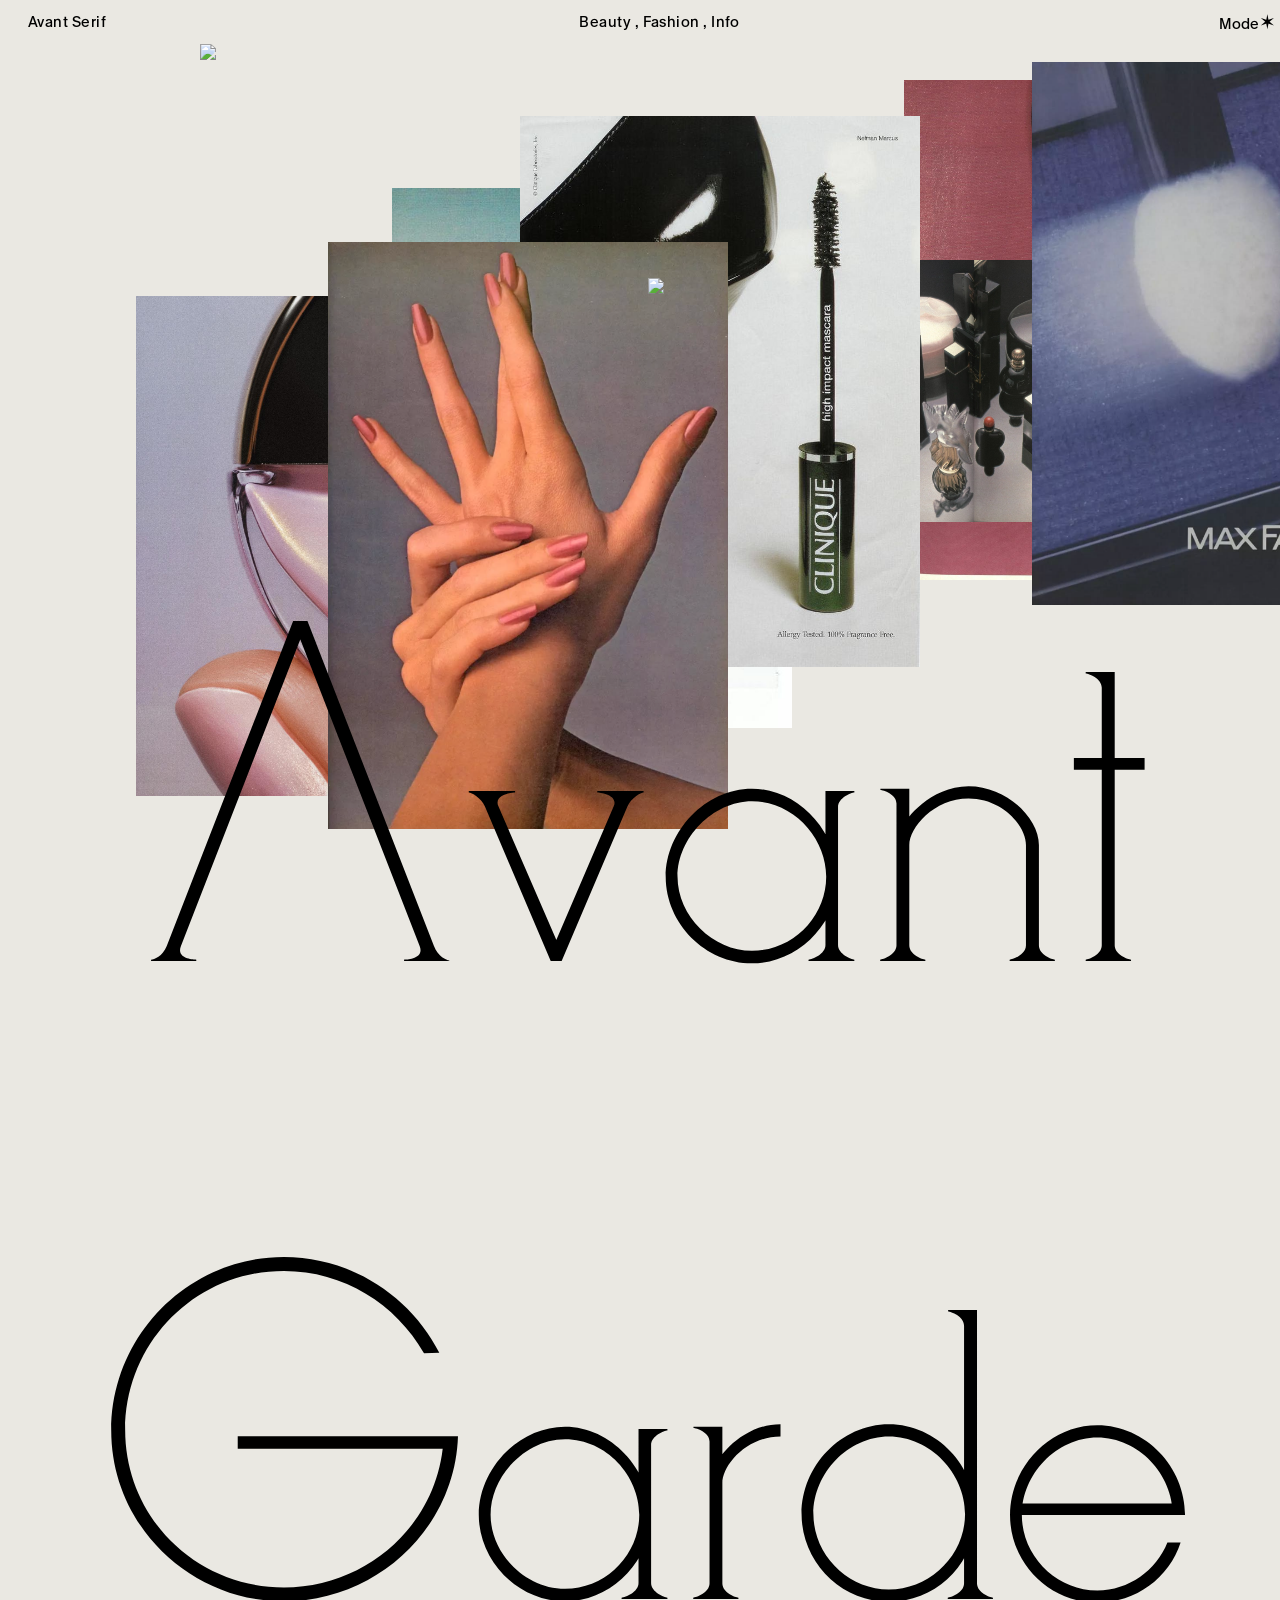
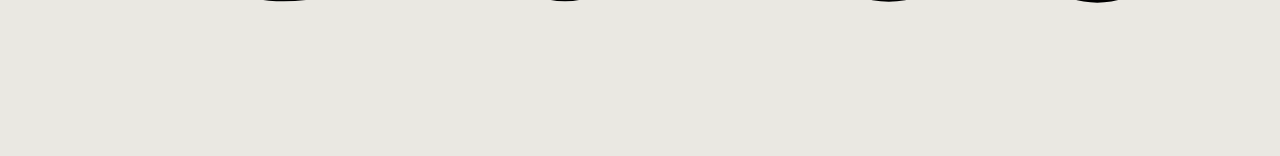
==== specimen/index.html @ 89e01b34 "Dec 17. 3:00 AM" ====
<!DOCTYPE html>
<html>
<head>
	<meta charset="utf-8">
	<meta name="viewport" content="width=device-width, initial-scale=1">
	<title>Yuha Cho</title>
	<script src="script.js"></script>
	<link rel="stylesheet" type="text/css" href="style.css">
	<script defer src="script.js"></script>
</head>
<body>
	<div>
		<nav class="navigation">
			<div class="text-effect">
				<a href="/">Avant Serif</a>
			</div>
			<div>
				<span class="text-effect"><a href="/beauty/index.html">Beauty</a></span>
				,
				<span class="text-effect"><a href="/">Fashion</a></span>
				,
				<span class="text-effect"><a href="/info/">Info</a></span>
			</div>
			<div class="text-effect">
				<button onclick="myFunction()" class="button-deco text-effect" id="mode-toggle">Mode<span style="font-size: 20px">✶</span></button>
				<script>
					function myFunction() {
					   var element = document.body;
					   element.classList.toggle("dark-mode");
					}
					</script>
					</div>
		</nav>
		 <div class="container">
			 <img src="img/1.jpg" class="floating-image"> 
			 <img src="img/2.jpg" class="floating-image">
			 <img src="img/3.jpg" class="floating-image">
			 <img src="img/4.jpg" class="floating-image">
			 <img src="img/5.jpg" class="floating-image">
			 <img src="img/6.jpg" class="floating-image">
			 <img src="img/7.jpg" class="floating-image">
			 <img src="img/8.jpg" class="floating-image">
			 <img src="img/9.jpg" class="floating-image">
			 </div>
		<div class="big">
			Avant Garde
		</div>
			</div>
	</div>
</body>
</html>
---- specimen/style.css ----
@font-face{
	font-family: 'AvantGardeSerif';
	src: url('AvantGardeSerif.woff2') format('woff2');
	font-weight: 400;
}

@font-face{
  font-family: 'KMR';
  src: url('KMRMelangeGrotesk-Book.woff') format('woff');
}

@font-face {
  font-family: 'ABCMarist';
  src: url('ABCMarist-Regular-Trial.woff') format(woff);
}

@font-face {
  font-family: 'ABCMart_Italic';
  src: url('ABCMarist-RegularItalic-Trial.woff') format(woff);
}

body{
	/* this is the outermost element on your page*/
  box-sizing: border-box; /* 모든 요소에서 보더와 패딩을 포함하여 크기를 계산 */
  width: 100%; /* 가로 크기를 브라우저에 맞게 조정 */
	overflow: hidden;
	line-height: 1.25;
	letter-spacing: .015em;
	word-spacing: .001em;
	background: #eae8e2;
	font-family: 'AvantGardeSerif';
	font-size: 30px;
	color: #6DDBE4;
}

/* Dark Mode 스타일 */
body.dark-mode {
  background-color: #211e1e;
  color: #cfcfcf;
}

body.dark-mode .button-deco {
  background-color: transparent;
  color: #cfcfcf;
}

body.dark-mode .navigation {
  color: #cfcfcf; /* 다크 모드 텍스트 색상 */
}

body.dark-mode .big {
  color: #cfcfcf;
}

.big{
  padding-top: 105px;
  text-align: center;
  position: relative;
	font-family: 'AvantGardeSerif';
	font-size: 510px;
	color: #000000;
  z-index: 200; /* 텍스트를 더 위에 위치 */
}

a {
  color: inherit; /* 부모 요소의 텍스트 색상 사용 */
  text-decoration: none; /* 밑줄 제거 */
}

.navigation{
  display: flex;
  justify-content: space-between;
  align-items: center;
  width: 98%;
  position: fixed;
  padding: 0 20px;
  font-family: 'KMR';
  font-size: 15px;
  color: #000000;
  z-index: 500; /* 텍스트를 더 위에 위치 */
}

.button-deco{ 
  cursor: pointer;
  background-color: transparent;
  border: none;
  font-family: 'KMR';
  font-size: 15px;
  color: #000;
}


.text-effect:hover{
  font-family: 'ABCMarist';
  font-size: 16px;
}

.sufferig_message{
	font-size: 15px;
	padding-top: 0px;
	padding-bottom: 0px;
	padding-left: 15px;
	padding-right: 15px;
}


    .container {
      position: relative;
      width: 100vw;
      height: 40vh;
    }

    .floating-image {
      position: absolute;
      width: 400px;
      animation: float 10s infinite ease-in-out; /* 애니메이션 설정 */
    }

    .floating-image:nth-child(1) { top: 10%; left: 15%; animation-delay: 0s; }
    .floating-image:nth-child(2) { top: 20%; left: 70%; animation-delay: 1s; }
    .floating-image:nth-child(3) { top: 50%; left: 30%; animation-delay: 0s; }
    .floating-image:nth-child(4) { top: 70%; left: 60%; animation-delay: 1s; }
    .floating-image:nth-child(5) { top: 80%; left: 10%; animation-delay: 2s; }
    .floating-image:nth-child(6) { top: 15%; left: 80%; animation-delay: 1s; }
    .floating-image:nth-child(7) { top: 30%; left: 40%; animation-delay: 0s; }
    .floating-image:nth-child(8) { top: 65%; left: 25%; animation-delay: 3s; }
    .floating-image:nth-child(9) { top: 75%; left: 50%; animation-delay: 1s; }


    @keyframes float {
      0% {
        transform: translate(0, 0);
      }
      25% {
        transform: translate(30px, -20px);
      }
      50% {
        transform: translate(-20px, 30px);
      }
      75% {
        transform: translate(20px, 20px);
      }
      100% {
        transform: translate(0, 0);
      }
    }


.flex-container {
    display: flex;
    flex-direction: row; /* 수평 배치 */
    gap: 20px; /* 열 사이 간격 */
    justify-content: space-between; /* 열 간격 균등 분배 */
    align-items: flex-start; /* 열의 상단 정렬 */
    padding: 0 40px; /* 양쪽 여백 */
    max-width: 600px; /* 최대 너비 */
    margin: 0 auto; /* 중앙 정렬 */
}

.column {
  margin: 40px;
    max-width: 600px; /* 최대 너비 */
    flex: 1; /* 각 열을 동일한 너비로 배분 */
    line-height: 1.5; /* 줄 간격 */
    text-align: justify; /* 텍스트 정렬 */
    font-family: 'KMR';
    font-size: 13px;
    text-align: left;
    color: #000;
}
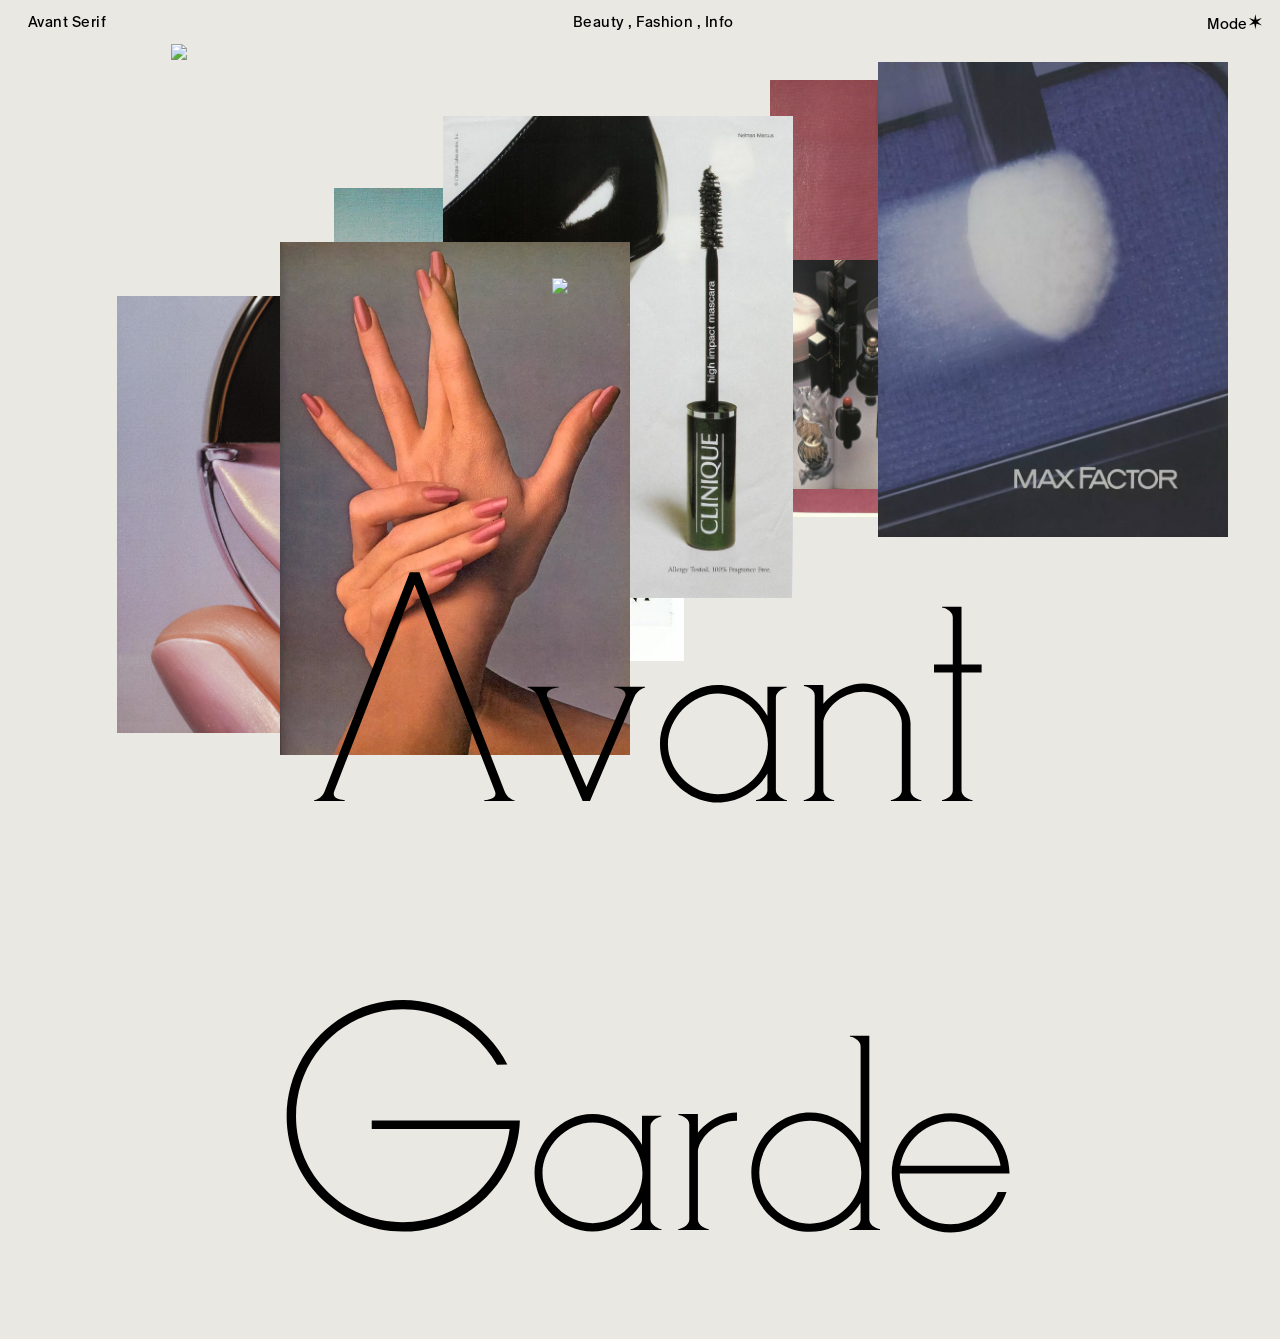
==== commit 8f57bf22: "Dec 17 3:42" ====
--- a/specimen/index.html
+++ b/specimen/index.html
@@ -19,7 +19,7 @@
 				,
 				<span class="text-effect"><a href="/">Fashion</a></span>
 				,
-				<span class="text-effect"><a href="/info/">Info</a></span>
+				<span class="text-effect"><a href="/info/index.html">Info</a></span>
 			</div>
 			<div class="text-effect">
 				<button onclick="myFunction()" class="button-deco text-effect" id="mode-toggle">Mode<span style="font-size: 20px">✶</span></button>
--- a/specimen/style.css
+++ b/specimen/style.css
@@ -57,7 +57,7 @@
   text-align: center;
   position: relative;
 	font-family: 'AvantGardeSerif';
-	font-size: 510px;
+	font-size: 343px;
 	color: #000000;
   z-index: 200; /* 텍스트를 더 위에 위치 */
 }
@@ -71,7 +71,7 @@
   display: flex;
   justify-content: space-between;
   align-items: center;
-  width: 98%;
+  width: 97%;
   position: fixed;
   padding: 0 20px;
   font-family: 'KMR';
@@ -106,13 +106,13 @@
 
     .container {
       position: relative;
-      width: 100vw;
+      width: 85vw;
       height: 40vh;
     }
 
     .floating-image {
       position: absolute;
-      width: 400px;
+      width: 350px;
       animation: float 10s infinite ease-in-out; /* 애니메이션 설정 */
     }
 
